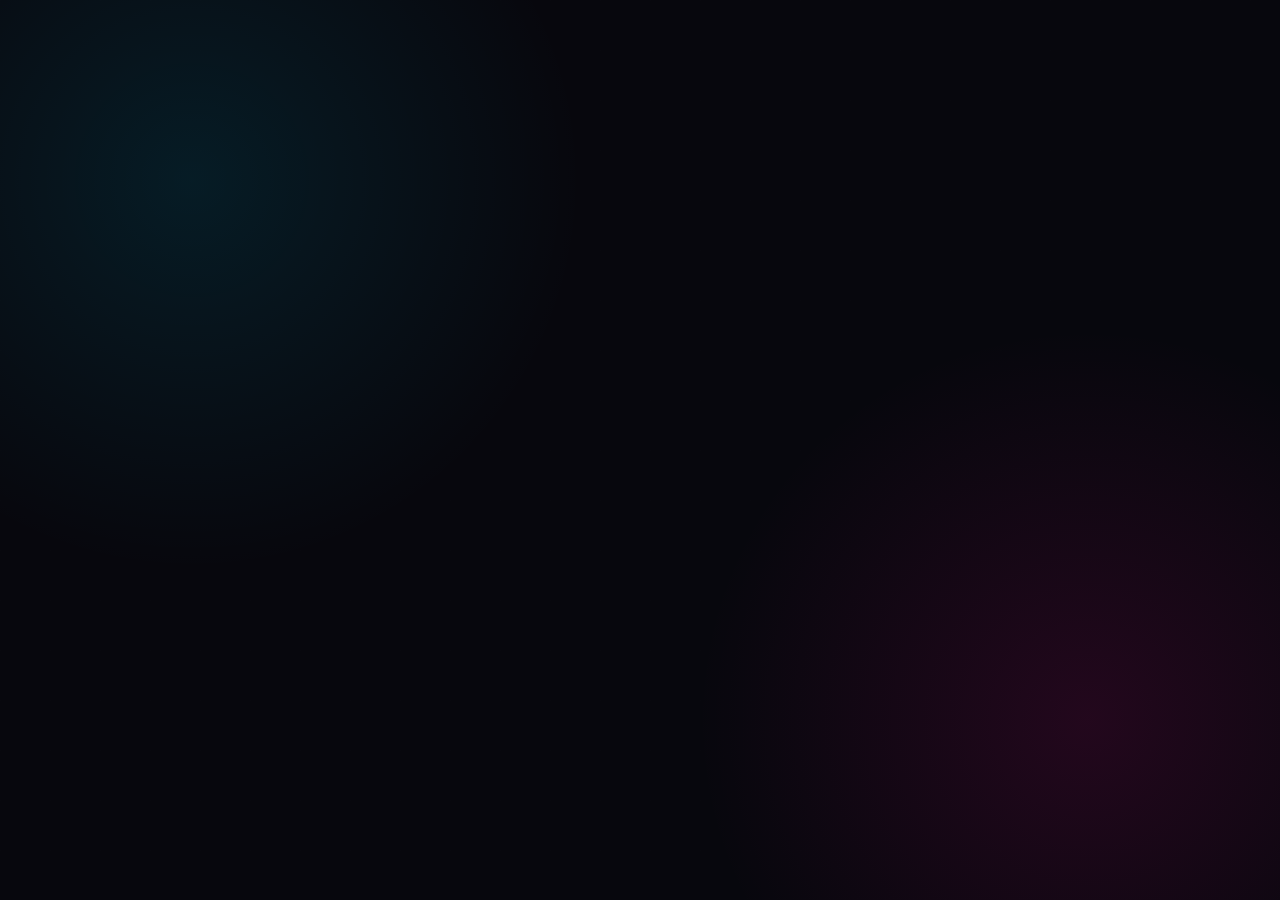
==== src/front-end/pages/home-page/home.html @ 6dd369d3 "Improved styling and moved global styling into own folder" ====
<!DOCTYPE html>
<html lang="en">

<head>
    <meta charset="UTF-8">
    <meta
        name="viewport"
        content="width=device-width, initial-scale=1.0"
    >

    <title>Home | SeekrX</title>

    <link rel="stylesheet" href="../../common/styles/global.css">
    <link rel="stylesheet" href="./home.css">
</head>

<script
    type="module"
    src="../../common/header/header.js"
></script>
---- src/front-end/common/styles/global.css ----
/* --------------------------------
   SeekrX global variables
-------------------------------- */

:root {
    --background: #07070d;
    --card-background: rgba(15, 14, 25, 0.94);
    --input-background: #181624;

    --text-primary: #ffffff;
    --text-secondary: #aaa7ba;
    --text-muted: #777486;

    --purple: #9c2cff;
    --light-purple: #bc62ff;
    --pink: #ec0b8f;
    --cyan: #00d5ff;

    --border: rgba(184, 88, 255, 0.3);
    --soft-border: rgba(255, 255, 255, 0.1);
}

/* --------------------------------
   Global reset
-------------------------------- */

* {
    box-sizing: border-box;
    margin: 0;
    padding: 0;
}

html {
    min-height: 100%;
}

body {
    min-height: 100vh;
    position: relative;
    overflow-x: hidden;

    color: var(--text-primary);

    background:
        radial-gradient(
            circle at 15% 20%,
            rgba(0, 213, 255, 0.1),
            transparent 30%
        ),
        radial-gradient(
            circle at 85% 80%,
            rgba(236, 11, 143, 0.12),
            transparent 30%
        ),
        var(--background);

    font-family:
        Inter,
        Arial,
        Helvetica,
        sans-serif;
}

/* Background grid */

body::before {
    content: "";
    position: fixed;
    inset: 0;
    z-index: -2;
    pointer-events: none;

    opacity: 0.2;

    background-image:
        linear-gradient(
            rgba(255, 255, 255, 0.025) 1px,
            transparent 1px
        ),
        linear-gradient(
            90deg,
            rgba(255, 255, 255, 0.025) 1px,
            transparent 1px
        );

    background-size: 50px 50px;
}

/* --------------------------------
   Reusable background glows
-------------------------------- */

.background-glow {
    position: fixed;
    z-index: -1;

    width: 400px;
    height: 400px;

    border-radius: 50%;
    filter: blur(120px);
    pointer-events: none;
}

.glow-one {
    top: -220px;
    right: 10%;

    background: rgba(0, 213, 255, 0.17);
}

.glow-two {
    bottom: -230px;
    left: 10%;

    background: rgba(185, 31, 255, 0.18);
}

/* --------------------------------
   Reusable form controls
-------------------------------- */

.form-group {
    margin-bottom: 24px;
}

.form-group label {
    display: block;
    margin-bottom: 10px;

    color: #e1dfeb;

    font-size: 0.92rem;
    font-weight: 650;
}

.form-input {
    width: 100%;
    min-height: 56px;
    padding: 0 17px;

    color: white;
    caret-color: var(--light-purple);

    border: 1px solid var(--soft-border);
    border-radius: 13px;
    outline: none;

    background: var(--input-background);

    font: inherit;
    font-size: 0.95rem;

    transition:
        border-color 180ms ease,
        box-shadow 180ms ease,
        background 180ms ease;
}

.form-input::placeholder {
    color: #757181;
}

.form-input:focus {
    border-color: rgba(188, 98, 255, 0.85);

    background: #191727;

    box-shadow:
        0 0 0 4px rgba(156, 44, 255, 0.11),
        0 0 20px rgba(156, 44, 255, 0.15);
}

/* --------------------------------
   Reusable primary button
-------------------------------- */

.primary-button {
    min-height: 58px;
    padding: 0 22px;

    display: inline-flex;
    align-items: center;
    justify-content: center;

    color: white;

    border: 1px solid rgba(255, 255, 255, 0.26);
    border-radius: 14px;

    background: linear-gradient(
        90deg,
        #8415ff,
        #c325d4,
        #eb087f
    );

    cursor: pointer;

    font: inherit;
    font-size: 0.95rem;
    font-weight: 800;
    letter-spacing: 0.035em;
    text-decoration: none;
    text-transform: uppercase;

    box-shadow:
        0 0 22px rgba(176, 32, 255, 0.34),
        0 8px 30px rgba(213, 0, 133, 0.15),
        inset 0 1px rgba(255, 255, 255, 0.32);

    transition:
        transform 180ms ease,
        box-shadow 180ms ease;
}

.primary-button:hover {
    transform: translateY(-2px);

    box-shadow:
        0 0 30px rgba(176, 32, 255, 0.47),
        0 12px 35px rgba(213, 0, 133, 0.22);
}

.primary-button:active {
    transform: translateY(0);
}
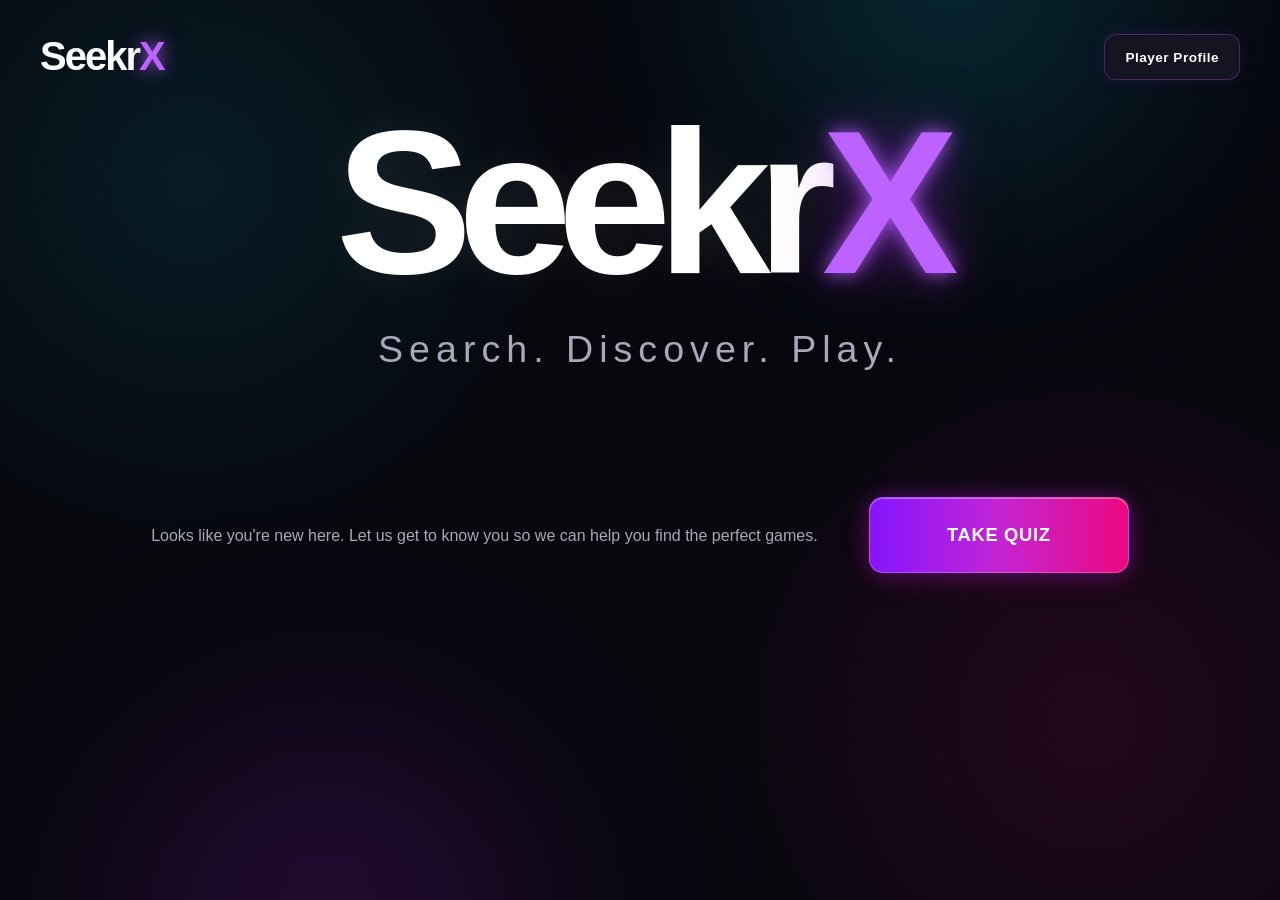
==== commit 38ab9c18: "Huge progress - created proper home page, created quiz, created player profile section, added more g" ====
--- a/src/front-end/pages/home-page/home.html
+++ b/src/front-end/pages/home-page/home.html
@@ -14,8 +14,46 @@
     <link rel="stylesheet" href="./home.css">
 </head>
 
-<script
-    type="module"
-    src="../../common/header/header.js"
-></script>
- +<body>
+    <div class="background-glow glow-one"></div>
+    <div class="background-glow glow-two"></div>
+
+    <div id="header-container"></div>
+
+    <a class="profile-button" href="../profile-page/profile.html">
+        Player Profile
+    </a>
+
+    <main class="home-main">
+        <section class="hero" aria-labelledby="hero-title">
+            <div class="hero-brand">
+                <h1 id="hero-title" class="hero-title">Seekr<span>X</span></h1>
+                <p class="hero-slogan">Search. Discover. Play.</p>
+            </div>
+
+            <div class="new-user-prompt">
+                <p>Looks like you're new here. Let us get to know you so we can help you find the perfect games.</p>
+                <a href="../quiz-page/quiz.html" class="primary-button quiz-button">
+                    Take Quiz
+                </a>
+            </div>
+
+            <div class="returning-user-prompt" hidden>
+                <h2>Recommendations</h2>
+                <p class="recommendations-intro">Games ranked for your player profile.</p>
+                <p id="recommendation-status" class="recommendation-status">Finding your matches...</p>
+                <div id="recommendation-grid" class="recommendation-grid"></div>
+            </div>
+        </section>
+    </main>
+
+    <script
+        type="module"
+        src="../../common/header/header.js"
+    ></script>
+    <script src="../../../back-end/js/quiz.js"></script>
+    <script src="../../../back-end/js/recommend.js"></script>
+    <script src="./home.js"></script>
+</body>
+
+</html>
--- a/src/front-end/pages/home-page/home.css
+++ b/src/front-end/pages/home-page/home.css
@@ -0,0 +1,265 @@
+.home-main {
+    width: min(1200px, calc(100% - 48px));
+    margin: 0 auto;
+}
+
+.profile-button {
+    position: absolute;
+    top: 34px;
+    right: max(24px, calc((100vw - 1200px) / 2));
+
+    min-height: 46px;
+    padding: 0 20px;
+
+    display: inline-flex;
+    align-items: center;
+    justify-content: center;
+
+    color: var(--text-primary);
+    border: 1px solid var(--border);
+    border-radius: 12px;
+    background: rgba(24, 22, 36, 0.88);
+
+    font-size: 0.85rem;
+    font-weight: 750;
+    letter-spacing: 0.035em;
+    text-decoration: none;
+
+    box-shadow: 0 0 18px rgba(156, 44, 255, 0.12);
+    transition: border-color 180ms ease, box-shadow 180ms ease, transform 180ms ease;
+}
+
+.profile-button:hover {
+    border-color: var(--light-purple);
+    box-shadow: 0 0 24px rgba(156, 44, 255, 0.25);
+    transform: translateY(-2px);
+}
+
+.profile-button:focus-visible {
+    outline: 3px solid rgba(0, 213, 255, 0.55);
+    outline-offset: 3px;
+}
+
+.hero {
+    min-height: calc(100vh - 132px);
+    padding: clamp(28px, 5vh, 60px) 0 160px;
+
+    display: flex;
+    flex-direction: column;
+    align-items: center;
+
+    text-align: center;
+}
+
+.hero-brand {
+    margin-top: -48px;
+}
+
+.hero-title {
+    color: var(--text-primary);
+
+    font-size: clamp(6rem, 16vw, 13rem);
+    font-weight: 850;
+    letter-spacing: -0.07em;
+    line-height: 0.9;
+
+    text-shadow: 0 0 42px rgba(255, 255, 255, 0.08);
+}
+
+.hero-title span {
+    color: var(--light-purple);
+
+    text-shadow:
+        0 0 18px rgba(188, 98, 255, 0.85),
+        0 0 48px rgba(156, 44, 255, 0.5),
+        0 0 90px rgba(236, 11, 143, 0.22);
+}
+
+.hero-slogan {
+    margin-top: clamp(22px, 4vw, 34px);
+
+    color: var(--text-secondary);
+
+    font-size: clamp(1.4rem, 3.25vw, 2.35rem);
+    font-weight: 500;
+    letter-spacing: 0.16em;
+}
+
+.new-user-prompt {
+    width: 100%;
+    margin-top: clamp(90px, 14vh, 150px);
+
+    display: flex;
+    flex-direction: row;
+    align-items: center;
+    justify-content: center;
+    gap: clamp(28px, 4vw, 56px);
+
+    color: var(--text-secondary);
+    font-size: 1rem;
+}
+
+.new-user-prompt p {
+    line-height: 1.7;
+    white-space: nowrap;
+}
+
+.quiz-button {
+    min-width: 260px;
+    min-height: 76px;
+    padding: 0 38px;
+
+    font-size: 1.15rem;
+}
+
+.returning-user-prompt {
+    width: 100%;
+    margin-top: clamp(90px, 14vh, 150px);
+}
+
+.returning-user-prompt h2 {
+    font-size: clamp(2rem, 5vw, 3.75rem);
+    letter-spacing: -0.045em;
+}
+
+.recommendations-intro {
+    margin-top: 10px;
+    color: var(--text-secondary);
+    line-height: 1.6;
+}
+
+.recommendation-status {
+    margin-top: 32px;
+    color: var(--text-secondary);
+}
+
+.recommendation-status.error {
+    color: #ff83c2;
+}
+
+.recommendation-grid {
+    margin-top: 34px;
+    display: grid;
+    grid-template-columns: repeat(3, minmax(0, 1fr));
+    gap: 20px;
+    text-align: left;
+}
+
+.game-card {
+    min-width: 0;
+    padding: 24px;
+    display: flex;
+    flex-direction: column;
+    border: 1px solid var(--soft-border);
+    border-radius: 18px;
+    background: var(--card-background);
+    box-shadow: 0 18px 45px rgba(0, 0, 0, 0.3);
+    transition: border-color 180ms ease, box-shadow 180ms ease, transform 180ms ease;
+}
+
+.game-card:hover {
+    border-color: var(--border);
+    box-shadow: 0 0 26px rgba(156, 44, 255, 0.13), 0 22px 50px rgba(0, 0, 0, 0.38);
+    transform: translateY(-3px);
+}
+
+.game-card-header {
+    margin-bottom: 14px;
+    display: flex;
+    align-items: flex-start;
+    justify-content: space-between;
+    gap: 16px;
+}
+
+.game-card h3 {
+    font-size: 1.28rem;
+    line-height: 1.25;
+}
+
+.match-score {
+    flex: 0 0 auto;
+    padding: 6px 9px;
+    color: white;
+    border: 1px solid rgba(188, 98, 255, 0.55);
+    border-radius: 99px;
+    background: rgba(156, 44, 255, 0.18);
+    font-size: 0.74rem;
+    font-weight: 800;
+    box-shadow: 0 0 14px rgba(156, 44, 255, 0.16);
+}
+
+.game-description {
+    margin-bottom: 20px;
+    color: var(--text-secondary);
+    font-size: 0.9rem;
+    line-height: 1.6;
+}
+
+.game-details {
+    margin-top: auto;
+    color: var(--text-muted);
+    font-size: 0.77rem;
+    line-height: 1.55;
+}
+
+.game-genres {
+    margin-bottom: 7px;
+    color: var(--light-purple);
+    font-weight: 700;
+    text-transform: capitalize;
+}
+
+[hidden] {
+    display: none !important;
+}
+
+@media (max-width: 550px) {
+    .home-main {
+        width: calc(100% - 32px);
+    }
+
+    .profile-button {
+        top: 25px;
+        right: 16px;
+        min-height: 42px;
+        padding: 0 14px;
+        font-size: 0.75rem;
+    }
+
+    .hero {
+        min-height: calc(100vh - 102px);
+        padding-top: 32px;
+    }
+
+    .hero-brand {
+        margin-top: -36px;
+    }
+
+    .hero-slogan {
+        letter-spacing: 0.1em;
+    }
+
+    .new-user-prompt {
+        gap: 18px;
+    }
+
+    .new-user-prompt p {
+        font-size: clamp(0.55rem, 2.3vw, 0.8rem);
+    }
+
+    .quiz-button {
+        min-width: 170px;
+        min-height: 66px;
+        padding: 0 24px;
+    }
+
+    .recommendation-grid {
+        grid-template-columns: 1fr;
+    }
+}
+
+@media (min-width: 551px) and (max-width: 900px) {
+    .recommendation-grid {
+        grid-template-columns: repeat(2, minmax(0, 1fr));
+    }
+}
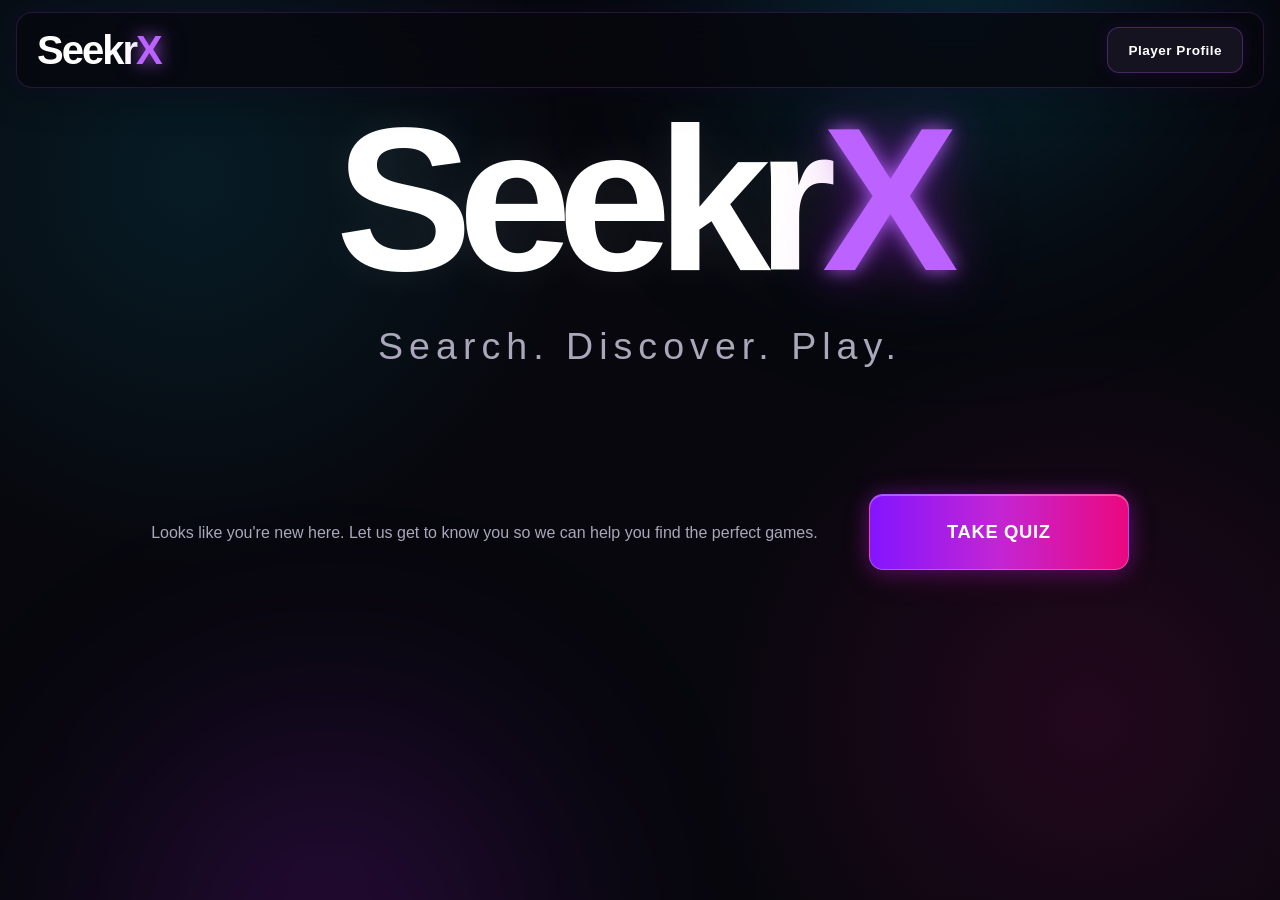
==== commit de54af61: "Made header work properly - has its own bar at top of screen and moves when you scroll" ====
--- a/src/front-end/pages/home-page/home.html
+++ b/src/front-end/pages/home-page/home.html
@@ -19,10 +19,6 @@
     <div class="background-glow glow-two"></div>
 
     <div id="header-container"></div>
-
-    <a class="profile-button" href="../profile-page/profile.html">
-        Player Profile
-    </a>
 
     <main class="home-main">
         <section class="hero" aria-labelledby="hero-title">
--- a/src/front-end/pages/home-page/home.css
+++ b/src/front-end/pages/home-page/home.css
@@ -1,43 +1,6 @@
 .home-main {
     width: min(1200px, calc(100% - 48px));
     margin: 0 auto;
-}
-
-.profile-button {
-    position: absolute;
-    top: 34px;
-    right: max(24px, calc((100vw - 1200px) / 2));
-
-    min-height: 46px;
-    padding: 0 20px;
-
-    display: inline-flex;
-    align-items: center;
-    justify-content: center;
-
-    color: var(--text-primary);
-    border: 1px solid var(--border);
-    border-radius: 12px;
-    background: rgba(24, 22, 36, 0.88);
-
-    font-size: 0.85rem;
-    font-weight: 750;
-    letter-spacing: 0.035em;
-    text-decoration: none;
-
-    box-shadow: 0 0 18px rgba(156, 44, 255, 0.12);
-    transition: border-color 180ms ease, box-shadow 180ms ease, transform 180ms ease;
-}
-
-.profile-button:hover {
-    border-color: var(--light-purple);
-    box-shadow: 0 0 24px rgba(156, 44, 255, 0.25);
-    transform: translateY(-2px);
-}
-
-.profile-button:focus-visible {
-    outline: 3px solid rgba(0, 213, 255, 0.55);
-    outline-offset: 3px;
 }
 
 .hero {
@@ -218,14 +181,6 @@
         width: calc(100% - 32px);
     }
 
-    .profile-button {
-        top: 25px;
-        right: 16px;
-        min-height: 42px;
-        padding: 0 14px;
-        font-size: 0.75rem;
-    }
-
     .hero {
         min-height: calc(100vh - 102px);
         padding-top: 32px;
